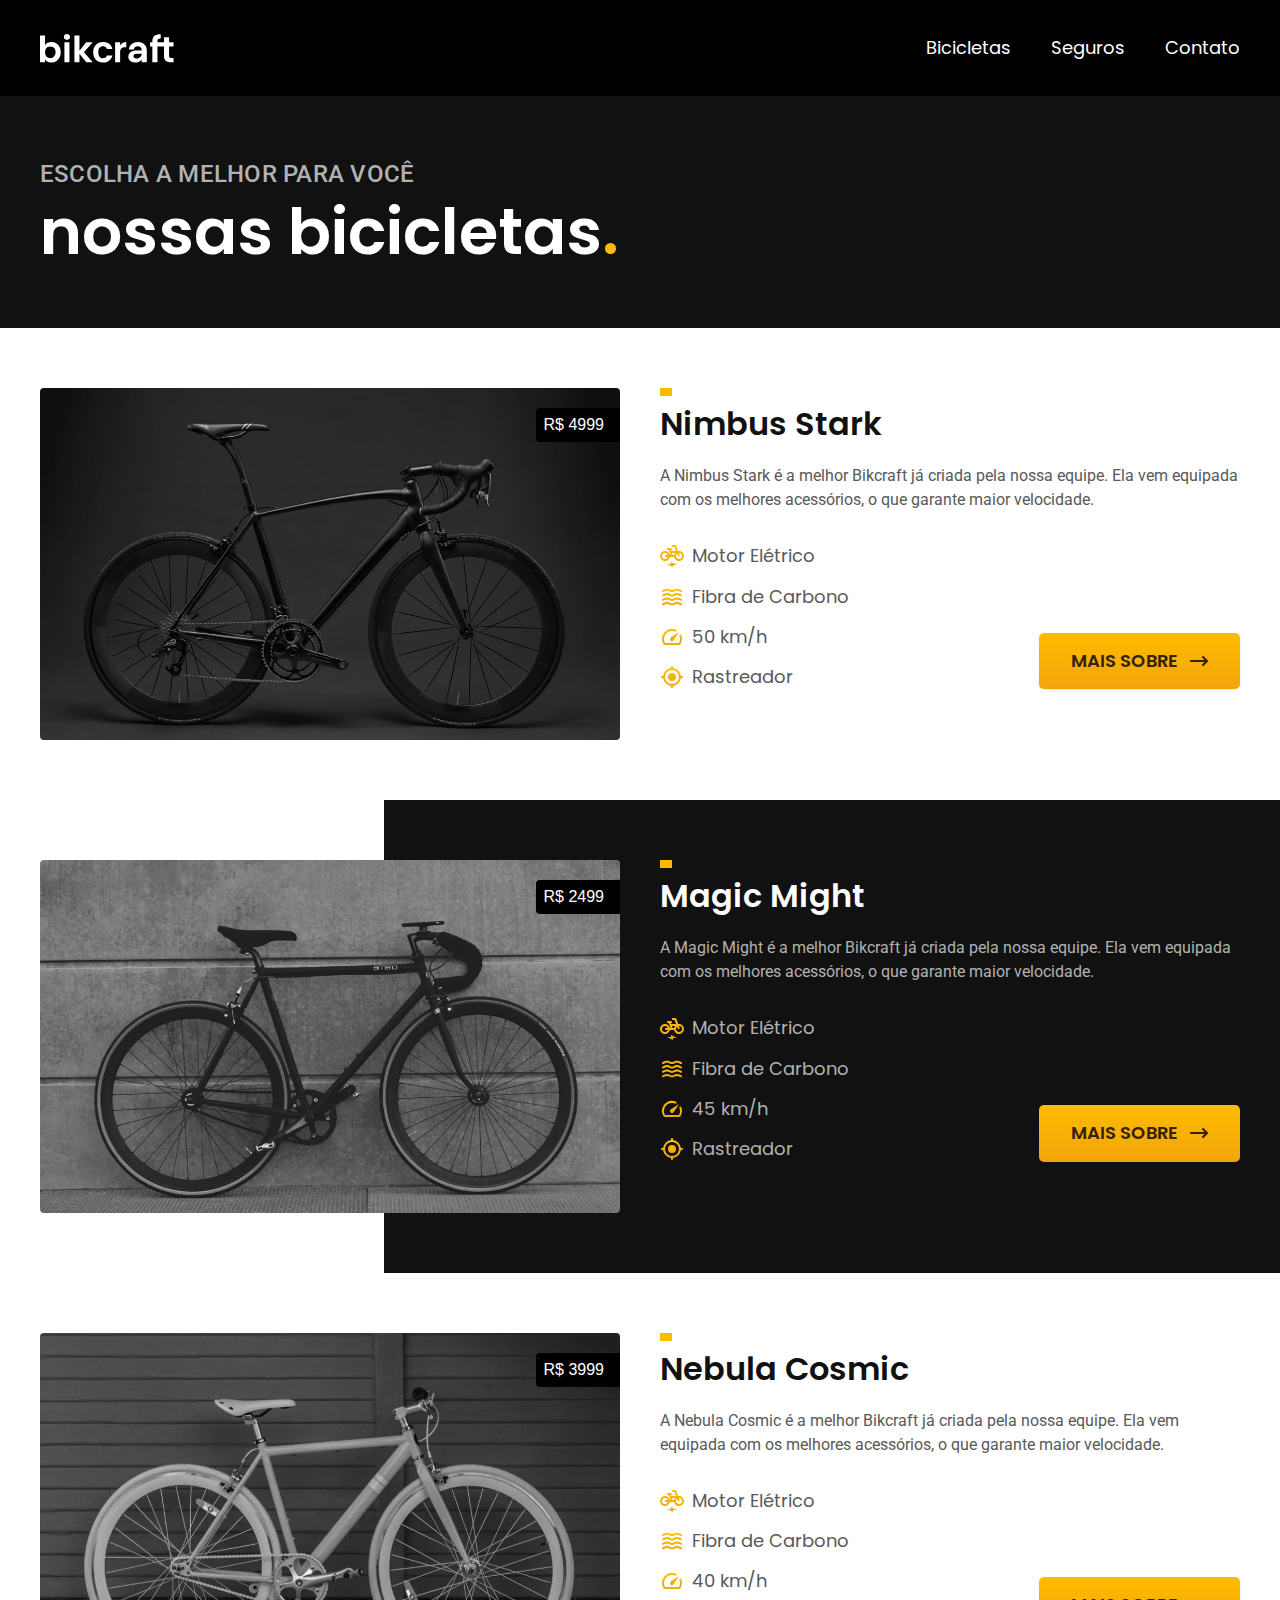
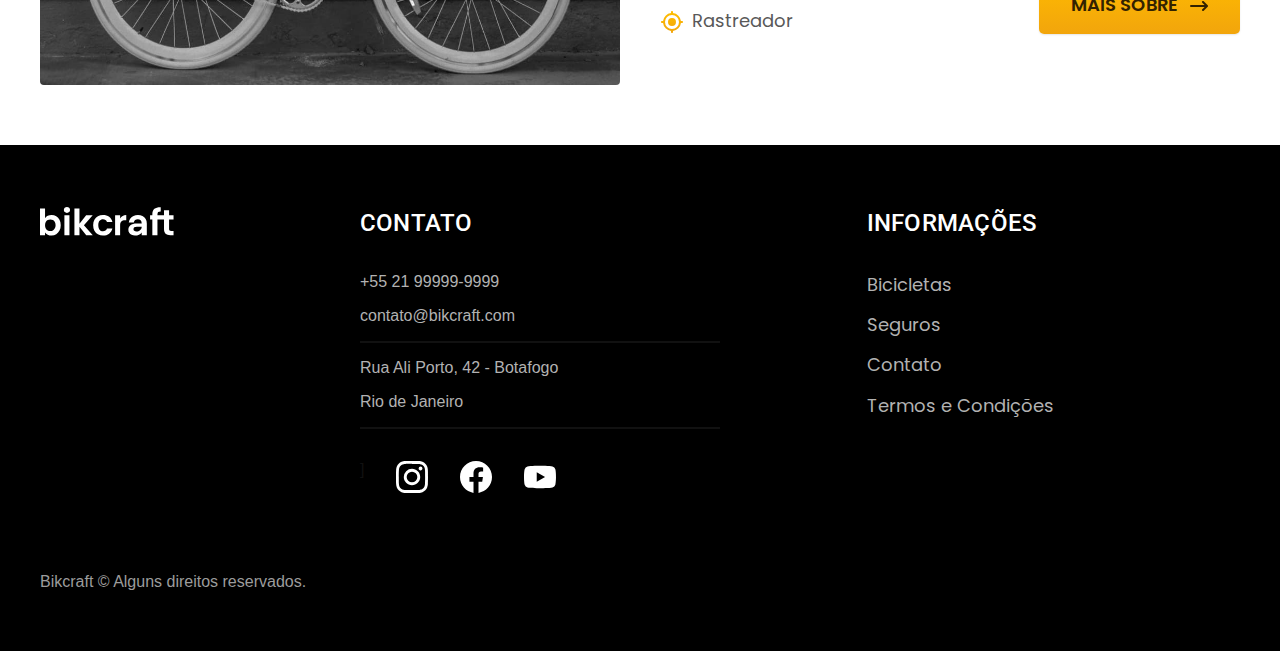
==== bicicletas.html @ 5fde12a6 "sessao internas de bicicletas" ====
<!DOCTYPE html>
<html lang="pt-br">
<head>
  <meta charset="UTF-8">
  <meta name="viewport" content="width=device-width, initial-scale=1.0">
  <meta name="description" content="Nossas bicicletas">

  <title>Bicicletas | Bicicletas Elétricas</title>

  <link rel="preconnect" href="https://fonts.googleapis.com">
  <link rel="preconnect" href="https://fonts.gstatic.com" crossorigin>
  <link href="https://fonts.googleapis.com/css2?family=Merriweather:ital,wght@0,400;1,900&family=Poppins:wght@400;500&family=Roboto:ital,wght@0,100..900;1,100..900&display=swap" rel="stylesheet">
  <link rel="stylesheet" href="css/index.css">
</head>
<body id="bicicletas">
  <header class="header-bg">
    <div class="header container">
      <a href="./">
        <img src="./img/bikcraft.svg" alt="Bikcraft">
      </a>

      <nav aria-label="primaria">
        <ul class="header-menu font-1-m cor-0">
          <li><a href="./bicicletas.html">Bicicletas</a></li>
          <li><a href="./seguros.html">Seguros</a></li>
          <li><a href="./contato.html">Contato</a></li>
        </ul><!--header-menu-->
      </nav>
    </div><!--header-->
  </header><!--header-bg-->

  <main>
    <div class="titulo-bg">
      <div class="titulo container">
        <p class="font-2-l-b cor-5">Escolha a melhor para você</p>
        <h1 class="font-1-xxl cor-0">nossas bicicletas<span class="cor-p1">.</span></h1>
      </div><!--titulo-->
    </div><!--titulo-bg-->

      <div class="bicicletas container">
        <div class="bicicletas-imagem">
          <img src="./img/bicicletas/nimbus.jpg" alt="bicicleta preta">
          <span class="font-2-m cor-0">R$ 4999</span>
        </div><!--bicicletas-imagem-->

        <div class="bicicletas-conteudo">
          <h2 class="font-1-xl">Nimbus Stark</h2>
          <p class="font-2-s cor-8">A Nimbus Stark é a melhor Bikcraft já criada pela nossa equipe. Ela vem equipada com os melhores acessórios, o que garante maior velocidade.</p>

          <ul class="font-1-m cor-8">
            <li>
              <img src="./img/icones/eletrica.svg" alt="">
              Motor Elétrico
            </li>
            <li>
              <img src="./img/icones/carbono.svg" alt="">
              Fibra de Carbono
            </li>
            <li>
              <img src="./img/icones/velocidade.svg" alt="">
              50 km/h
            </li>
            <li>
              <img src="./img/icones/rastreador.svg" alt="">
              Rastreador
            </li>
          </ul>
          <a class="botao seta" href="./bicicletas/nimbus.html">Mais Sobre</a>
        </div><!--bicicletas-conteudo-->
      </div><!--bicicletas-->

    <div class="bicicletas-bg">
      <div class="bicicletas container">
        <div class="bicicletas-imagem">
          <img src="./img/bicicletas/magic.jpg" alt="bicicleta preta">
          <span class="font-2-m cor-0">R$ 2499</span>
        </div><!--bicicletas-imagem-->

        <div class="bicicletas-conteudo">
          <h2 class="font-1-xl cor-0">Magic Might</h2>
          <p class="font-2-s cor-5">A Magic Might é a melhor Bikcraft já criada pela nossa equipe. Ela vem equipada com os melhores acessórios, o que garante maior velocidade.</p>

          <ul class="font-1-m cor-5">
            <li>
              <img src="./img/icones/eletrica.svg" alt="">
              Motor Elétrico
            </li>
            <li>
              <img src="./img/icones/carbono.svg" alt="">
              Fibra de Carbono
            </li>
            <li>
              <img src="./img/icones/velocidade.svg" alt="">
              45 km/h
            </li>
            <li>
              <img src="./img/icones/rastreador.svg" alt="">
              Rastreador
            </li>
          </ul>
          <a class="botao seta" href="./bicicletas/magic.html">Mais Sobre</a>
        </div><!--bicicletas-conteudo-->
      </div><!--bicicletas-->
    </div><!--bicicletas-bg-->

      <div class="bicicletas container">
        <div class="bicicletas-imagem">
          <img src="./img/bicicletas/nebula.jpg" alt="bicicleta branca">
          <span class="font-2-m cor-0">R$ 3999</span>
        </div><!--bicicletas-imagem-->

        <div class="bicicletas-conteudo">
          <h2 class="font-1-xl">Nebula Cosmic</h2>
          <p class="font-2-s cor-8">A Nebula Cosmic é a melhor Bikcraft já criada pela nossa equipe. Ela vem equipada com os melhores acessórios, o que garante maior velocidade.</p>

          <ul class="font-1-m cor-8">
            <li>
              <img src="./img/icones/eletrica.svg" alt="">
              Motor Elétrico
            </li>
            <li>
              <img src="./img/icones/carbono.svg" alt="">
              Fibra de Carbono
            </li>
            <li>
              <img src="./img/icones/velocidade.svg" alt="">
              40 km/h
            </li>
            <li>
              <img src="./img/icones/rastreador.svg" alt="">
              Rastreador
            </li>
          </ul>
          <a class="botao seta" href="./bicicletas/nebula.html">Mais Sobre</a>
        </div><!--bicicletas-conteudo-->
      </div><!--bicicletas-->
  </main>

  <footer class="footer-bg">
    <div class="footer container">
      <img src="img/bikcraft.svg" alt="logo bikcraft">

      <div class="footer-contato">
        <h3 class="font-2-l-b cor-0">Contato</h3>
        <ul class="cor-5 font-2-m">
          <li><a href="tel:+5521999999999">+55 21 99999-9999</a></li>
          <li><a href="mailto">contato@bikcraft.com</a></li>
          <li>Rua Ali Porto, 42 - Botafogo</li>
          <li>Rio de Janeiro</li>
        </ul>

        <div class="footer-redes">]
          <a href="./">
            <img src="img/redes/instagram.svg" alt="Icone Instagram">
          </a>

          <a href="./">
            <img src="img/redes/facebook.svg" alt="Icone Facebook">
          </a>

          <a href="./">
            <img src="img/redes/youtube.svg" alt="Icone Youtube">
          </a>
        </div><!--footer-redes-->
      </div><!--footer-contato-->

      <div class="footer-informacoes">
        <h3 class="font-2-l-b cor-0">Informações</h3>
        <nav>
          <ul class="font-1-m cor-5">
            <li><a href="./bicicletas.html">Bicicletas</a></li>
            <li><a href="./seguros.html">Seguros</a></li>
            <li><a href="./contato.html">Contato</a></li>
            <li><a href="./termos.html">Termos e Condições</a></li>
          </ul>
        </nav>
      </div><!--footer-informacoes-->

      <p class="font-2-m cor-6 footer-copy">Bikcraft © Alguns direitos reservados.</p>
    </div><!--footer-->
  </footer><!--footer-bg-->
</body>
</html>
---- css/index.css ----
@import url(./global/global.css);
@import url(./utilidades/tipografia.css);
@import url(./utilidades/cores.css);

@import url(./global/header.css);
@import url(./global/footer.css);

/*Utilidades*/
@import url(./utilidades/componentes.css);

/*Home pag1*/
@import url(./home/introducao.css);
@import url(./home/tecnologia.css);
@import url(./home/parceiros.css);
@import url(./home/depoimento.css);

/*Bicicletas*/
@import url(./bicicletas/bicicletas-lista.css);
@import url(./bicicletas/bicicletas.css);

/*Seguros*/
@import url(./seguros/seguros.css);

/*Termos*/
@import url(./termos/termos.css);
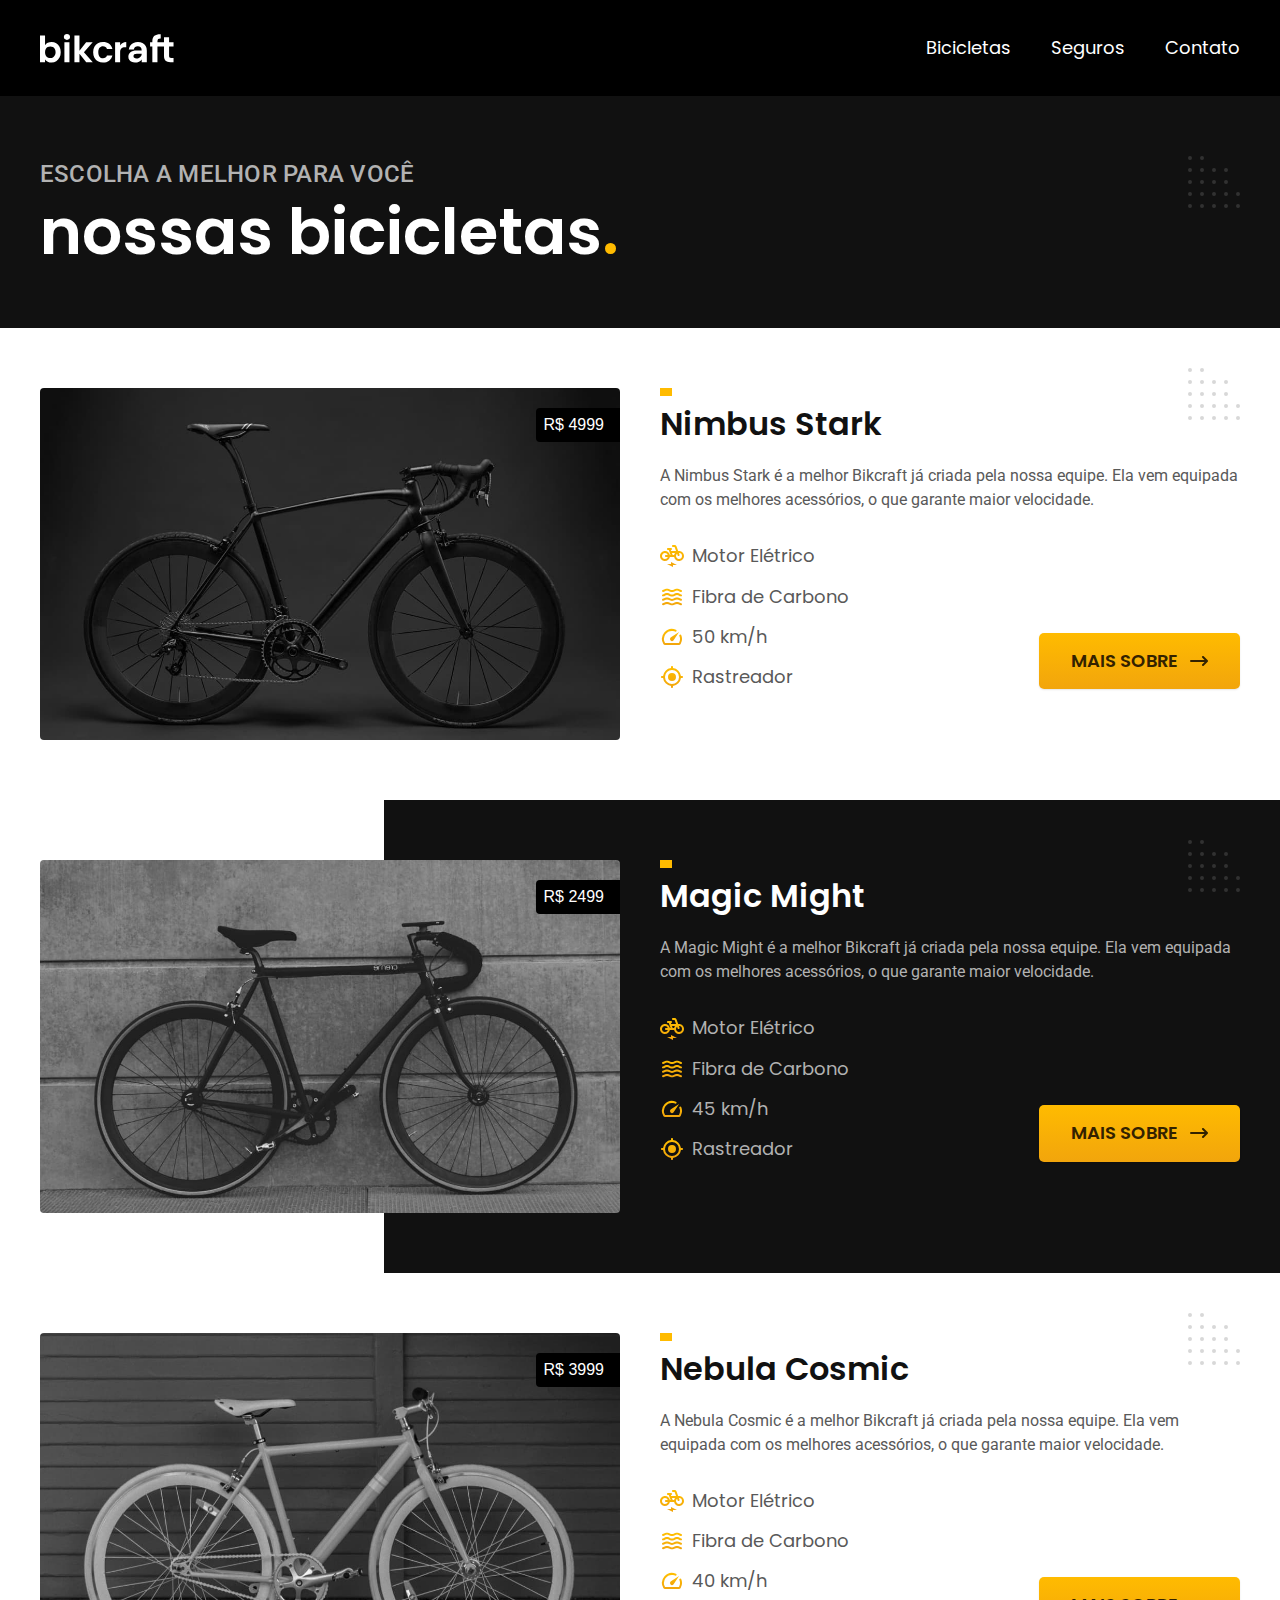
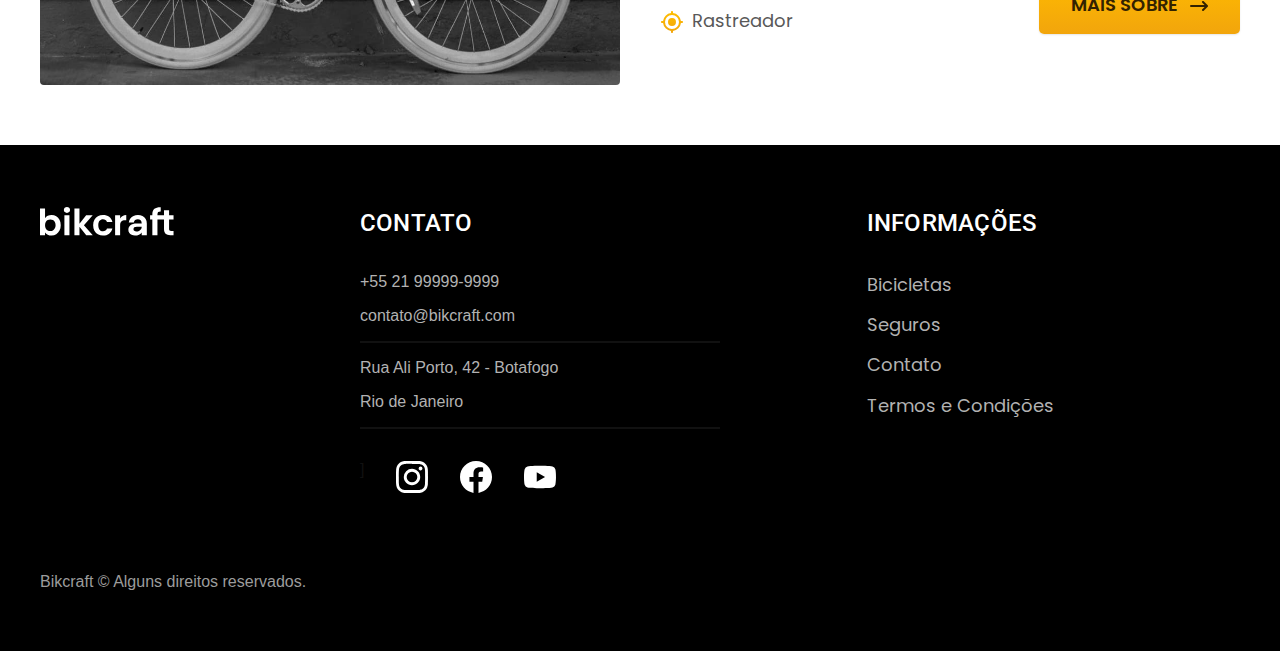
==== commit 72add051: "otimizando img da home" ====
--- a/bicicletas.html
+++ b/bicicletas.html
@@ -1,5 +1,6 @@
 <!DOCTYPE html>
 <html lang="pt-br">
+
 <head>
   <meta charset="UTF-8">
   <meta name="viewport" content="width=device-width, initial-scale=1.0">
@@ -10,8 +11,10 @@
   <link rel="preconnect" href="https://fonts.googleapis.com">
   <link rel="preconnect" href="https://fonts.gstatic.com" crossorigin>
   <link href="https://fonts.googleapis.com/css2?family=Merriweather:ital,wght@0,400;1,900&family=Poppins:wght@400;500&family=Roboto:ital,wght@0,100..900;1,100..900&display=swap" rel="stylesheet">
+  <link rel="preload" href="./css/index.css" as="style">
   <link rel="stylesheet" href="css/index.css">
 </head>
+
 <body id="bicicletas">
   <header class="header-bg">
     <div class="header container">
@@ -37,37 +40,37 @@
       </div><!--titulo-->
     </div><!--titulo-bg-->
 
-      <div class="bicicletas container">
-        <div class="bicicletas-imagem">
-          <img src="./img/bicicletas/nimbus.jpg" alt="bicicleta preta">
-          <span class="font-2-m cor-0">R$ 4999</span>
-        </div><!--bicicletas-imagem-->
+    <div class="bicicletas container">
+      <div class="bicicletas-imagem">
+        <img src="./img/bicicletas/nimbus.jpg" alt="bicicleta preta">
+        <span class="font-2-m cor-0">R$ 4999</span>
+      </div><!--bicicletas-imagem-->
 
-        <div class="bicicletas-conteudo">
-          <h2 class="font-1-xl">Nimbus Stark</h2>
-          <p class="font-2-s cor-8">A Nimbus Stark é a melhor Bikcraft já criada pela nossa equipe. Ela vem equipada com os melhores acessórios, o que garante maior velocidade.</p>
+      <div class="bicicletas-conteudo">
+        <h2 class="font-1-xl">Nimbus Stark</h2>
+        <p class="font-2-s cor-8">A Nimbus Stark é a melhor Bikcraft já criada pela nossa equipe. Ela vem equipada com os melhores acessórios, o que garante maior velocidade.</p>
 
-          <ul class="font-1-m cor-8">
-            <li>
-              <img src="./img/icones/eletrica.svg" alt="">
-              Motor Elétrico
-            </li>
-            <li>
-              <img src="./img/icones/carbono.svg" alt="">
-              Fibra de Carbono
-            </li>
-            <li>
-              <img src="./img/icones/velocidade.svg" alt="">
-              50 km/h
-            </li>
-            <li>
-              <img src="./img/icones/rastreador.svg" alt="">
-              Rastreador
-            </li>
-          </ul>
-          <a class="botao seta" href="./bicicletas/nimbus.html">Mais Sobre</a>
-        </div><!--bicicletas-conteudo-->
-      </div><!--bicicletas-->
+        <ul class="font-1-m cor-8">
+          <li>
+            <img src="./img/icones/eletrica.svg" alt="">
+            Motor Elétrico
+          </li>
+          <li>
+            <img src="./img/icones/carbono.svg" alt="">
+            Fibra de Carbono
+          </li>
+          <li>
+            <img src="./img/icones/velocidade.svg" alt="">
+            50 km/h
+          </li>
+          <li>
+            <img src="./img/icones/rastreador.svg" alt="">
+            Rastreador
+          </li>
+        </ul>
+        <a class="botao seta" href="./bicicletas/nimbus.html">Mais Sobre</a>
+      </div><!--bicicletas-conteudo-->
+    </div><!--bicicletas-->
 
     <div class="bicicletas-bg">
       <div class="bicicletas container">
@@ -103,37 +106,37 @@
       </div><!--bicicletas-->
     </div><!--bicicletas-bg-->
 
-      <div class="bicicletas container">
-        <div class="bicicletas-imagem">
-          <img src="./img/bicicletas/nebula.jpg" alt="bicicleta branca">
-          <span class="font-2-m cor-0">R$ 3999</span>
-        </div><!--bicicletas-imagem-->
+    <div class="bicicletas container">
+      <div class="bicicletas-imagem">
+        <img src="./img/bicicletas/nebula.jpg" alt="bicicleta branca">
+        <span class="font-2-m cor-0">R$ 3999</span>
+      </div><!--bicicletas-imagem-->
 
-        <div class="bicicletas-conteudo">
-          <h2 class="font-1-xl">Nebula Cosmic</h2>
-          <p class="font-2-s cor-8">A Nebula Cosmic é a melhor Bikcraft já criada pela nossa equipe. Ela vem equipada com os melhores acessórios, o que garante maior velocidade.</p>
+      <div class="bicicletas-conteudo">
+        <h2 class="font-1-xl">Nebula Cosmic</h2>
+        <p class="font-2-s cor-8">A Nebula Cosmic é a melhor Bikcraft já criada pela nossa equipe. Ela vem equipada com os melhores acessórios, o que garante maior velocidade.</p>
 
-          <ul class="font-1-m cor-8">
-            <li>
-              <img src="./img/icones/eletrica.svg" alt="">
-              Motor Elétrico
-            </li>
-            <li>
-              <img src="./img/icones/carbono.svg" alt="">
-              Fibra de Carbono
-            </li>
-            <li>
-              <img src="./img/icones/velocidade.svg" alt="">
-              40 km/h
-            </li>
-            <li>
-              <img src="./img/icones/rastreador.svg" alt="">
-              Rastreador
-            </li>
-          </ul>
-          <a class="botao seta" href="./bicicletas/nebula.html">Mais Sobre</a>
-        </div><!--bicicletas-conteudo-->
-      </div><!--bicicletas-->
+        <ul class="font-1-m cor-8">
+          <li>
+            <img src="./img/icones/eletrica.svg" alt="">
+            Motor Elétrico
+          </li>
+          <li>
+            <img src="./img/icones/carbono.svg" alt="">
+            Fibra de Carbono
+          </li>
+          <li>
+            <img src="./img/icones/velocidade.svg" alt="">
+            40 km/h
+          </li>
+          <li>
+            <img src="./img/icones/rastreador.svg" alt="">
+            Rastreador
+          </li>
+        </ul>
+        <a class="botao seta" href="./bicicletas/nebula.html">Mais Sobre</a>
+      </div><!--bicicletas-conteudo-->
+    </div><!--bicicletas-->
   </main>
 
   <footer class="footer-bg">
@@ -180,4 +183,5 @@
     </div><!--footer-->
   </footer><!--footer-bg-->
 </body>
+
 </html>--- a/css/index.css
+++ b/css/index.css
@@ -7,6 +7,7 @@
 
 /*Utilidades*/
 @import url(./utilidades/componentes.css);
+@import url(./utilidades/formulario.css);
 
 /*Home pag1*/
 @import url(./home/introducao.css);
@@ -18,8 +19,21 @@
 @import url(./bicicletas/bicicletas-lista.css);
 @import url(./bicicletas/bicicletas.css);
 
+/*Bicicleta interna*/
+@import url(../css/bicicleta/bicicleta.css);
+@import url(../css/bicicleta/seguro.css);
+
 /*Seguros*/
 @import url(./seguros/seguros.css);
+@import url(./seguros/vantagens.css);
+@import url(./seguros/perguntas.css);
+
+/*Contato*/
+@import url(./contato/contato.css);
+@import url(./contato/lojas.css);
+
+/*Orçamento*/
+@import url(./orcamento/orcamento.css);
 
 /*Termos*/
 @import url(./termos/termos.css);--- a/css/index.css
+++ b/css/index.css
@@ -7,6 +7,7 @@
 
 /*Utilidades*/
 @import url(./utilidades/componentes.css);
+@import url(./utilidades/formulario.css);
 
 /*Home pag1*/
 @import url(./home/introducao.css);
@@ -18,8 +19,21 @@
 @import url(./bicicletas/bicicletas-lista.css);
 @import url(./bicicletas/bicicletas.css);
 
+/*Bicicleta interna*/
+@import url(../css/bicicleta/bicicleta.css);
+@import url(../css/bicicleta/seguro.css);
+
 /*Seguros*/
 @import url(./seguros/seguros.css);
+@import url(./seguros/vantagens.css);
+@import url(./seguros/perguntas.css);
+
+/*Contato*/
+@import url(./contato/contato.css);
+@import url(./contato/lojas.css);
+
+/*Orçamento*/
+@import url(./orcamento/orcamento.css);
 
 /*Termos*/
 @import url(./termos/termos.css);